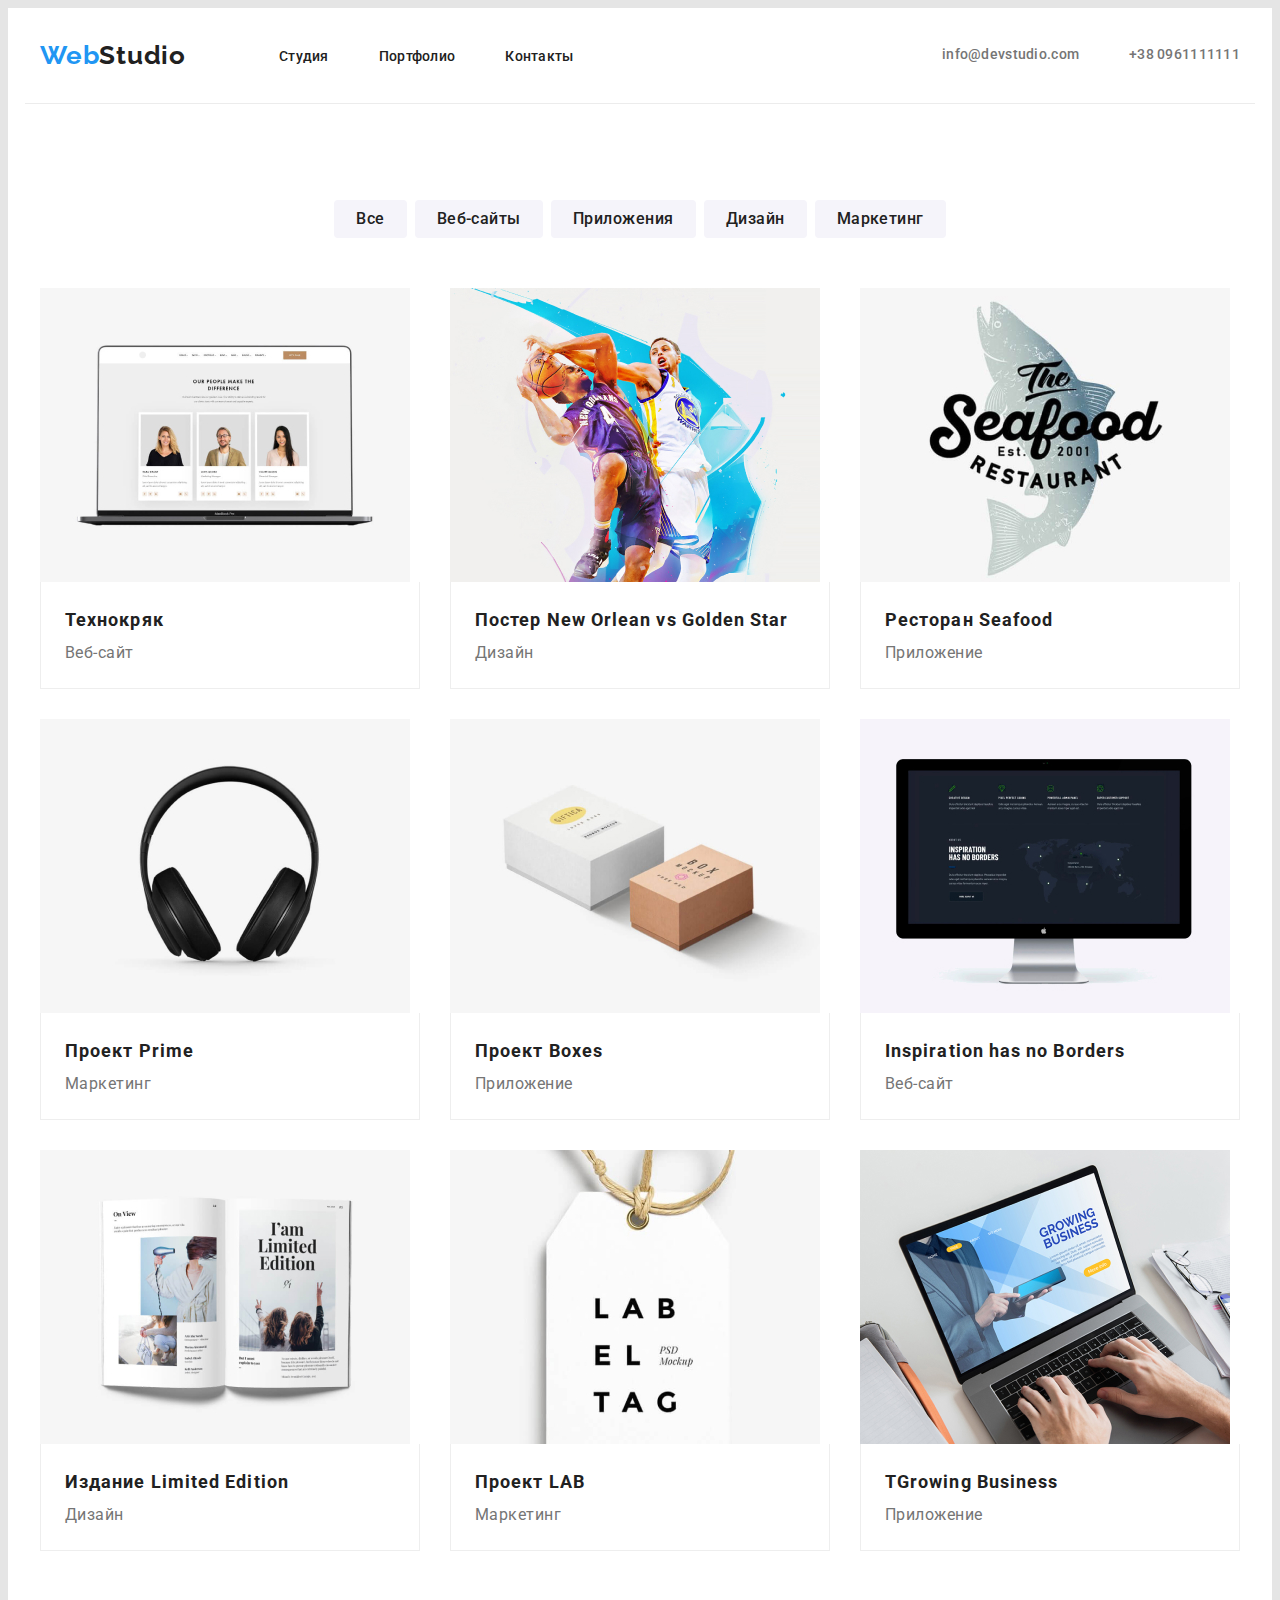
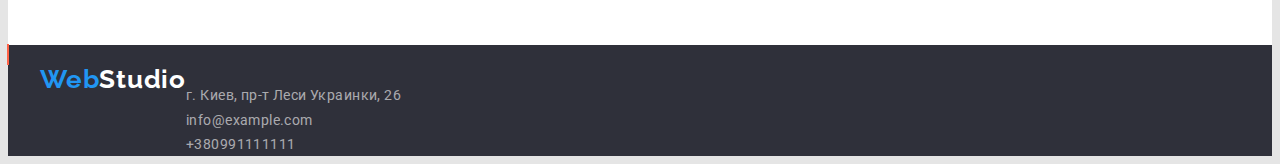
==== portfolio.html @ 7e4c2b95 "24.11" ====
<!DOCTYPE html>
<html lang="ru">
<head>
    <meta charset="UTF-8">
    <meta http-equiv="X-UA-Compatible" content="IE=edge">
    <meta name="viewport" content="width=device-width, initial-scale=1.0">
    <title>Document</title>
    <link rel="preconnect" href="https://fonts.googleapis.com">
    <link rel="preconnect" href="https://fonts.gstatic.com" crossorigin>
    <link href="https://fonts.googleapis.com/css2?family=Raleway:wght@700&family=Roboto:wght@400;500;700;900&display=swap" rel="stylesheet">
    <link rel="stylesheet" href="https://cdnjs.cloudflare.com/ajax/libs/modern-normalize/1.1.0/modern-normalize.min.css"
        integrity="sha512-wpPYUAdjBVSE4KJnH1VR1HeZfpl1ub8YT/NKx4PuQ5NmX2tKuGu6U/JRp5y+Y8XG2tV+wKQpNHVUX03MfMFn9Q=="
        crossorigin="anonymous" referrerpolicy="no-referrer" />
    <link rel="stylesheet" href="./css/styles.css">

</head>
<body>
<header class="header">
    <div class="container header-cont">
        <nav class="header-navigation">
            <a class="link header-logo" href="">Web<span class="letter">Studio</span></a>

            <ul class="list header-list">
                <li class="header-item"><a class="link header-link" href="./index.html">Студия</a></li>
                <li class="header-item"><a class="link header-link" href="./portfolio.html">Портфолио</a></li>
                <li class="header-item"><a class="link header-link" href="">Контакты</a></li>
            </ul>
        </nav>


        <ul class="list header-contact">
            <li class="header-contact-item"><a class="link header-contact-mail"
                    href="mailto:info@devstudio.com">info@devstudio.com</a></li>
            <li class="header-contact-item"><a class="link header-contact-phone " href="tel:+380961111111">+38
                    0961111111</a>
            </li>
        </ul>



    </div>
</header>
 <main> 
     <section class="section">
        <div class="container">
        
<ul class="list btn-list">
    <li class="btn-filter-item"><button class="btn-fil" type="button">Все</button></li>
    <li class="btn-filter-item"><button class="btn-fil" type="button">Веб-сайты</button></li>
    <li class="btn-filter-item"><button class="btn-fil" type="button">Приложения</button></li>
    <li class="btn-filter-item"><button class="btn-fil" type="button">Дизайн</button></li>
    <li class="btn-filter-item"><button class="btn-fil" type="button">Маркетинг</button></li>
</ul>




    
<ul class="list menu-list">
    <li class="menu-item">
        <article class="card-po">
            <div class="card-thumb-po">
                <a class="link" href=""><img src="./images/1.jpg" width="370" height="294"></a>
            
            <div class="card-content">
                <h3 class="menu-title">Технокряк</h3>
            <p class="menu-text">Веб-сайт</p>
        </div>
        </div>
        </article>
        
        </li>

        <li class="menu-item">
            <article class="card-po">
            <div class="card-thumb-po">
            <a class="link"  href=""><img src="./images/2.jpg" width="370" height="294"></a>
                <div class="card-content">
                <h3 class="menu-title">Постер New Orlean vs Golden Star</h3>
                <p class="menu-text">Дизайн</p>
                </div>
            
            </div>
            </article>
            </li>


            <li class="menu-item">
                <article class="card-po">
                    <div class="card-thumb-po">
                        <a class="link" href=""><img src="./images/3.jpg" width="370" height="294"></a>
                        <div class="card-content">
                            <h3 class="menu-title">Ресторан Seafood</h3>
                            <p class="menu-text">Приложение</p>
                        </div>
            
                    </div>
                </article>
            </li>
            
                <li class="menu-item">
                    <article class="card-po">
                        <div class="card-thumb-po">
                            <a class="link" href=""><img src="./images/4.jpg" width="370" height="294"></a>
                            <div class="card-content">
                                <h3 class="menu-title">Проект Prime</h3>
                                <p class="menu-text">Маркетинг</p>
                            </div>
                
                        </div>
                    </article>
                </li>


                <li class="menu-item">
                    <article class="card-po">
                        <div class="card-thumb-po">
                            <a class="link" href=""><img src="./images/5.jpg" width="370" height="294"></a>
                            <div class="card-content">
                                <h3 class="menu-title">Проект Boxes</h3>
                                <p class="menu-text">Приложение</p>
                            </div>
                
                        </div>
                    </article>
                </li>


<li class="menu-item">
    <article class="card-po">
        <div class="card-thumb-po">
            <a class="link" href=""><img src="./images/6.jpg" width="370" height="294"></a>
            <div class="card-content">
                <h3 class="menu-title">Inspiration has no Borders</h3>
                <p class="menu-text">Веб-сайт</p>
            </div>

        </div>
    </article>
</li>

<li class="menu-item">
<article class="card-po">
    <div class="card-thumb-po">
        <a class="link" href=""><img src="./images/7.jpg" width="370" height="294"></a>
        <div class="card-content">
            <h3 class="menu-title">Издание Limited Edition</h3>
            <p class="menu-text">Дизайн</p>
        </div>

    </div>
</article>
</li>

<li class="menu-item">
    <article class="card-po">
        <div class="card-thumb-po">
            <a class="link" href=""><img src="./images/8.jpg" width="370" height="294"></a>
            <div class="card-content">
                <h3 class="menu-title">Проект LAB</h3>
                <p class="menu-text">Маркетинг</p>
            </div>

        </div>
    </article>
</li>

    <li class="menu-item">
        <article class="card-po">
            <div class="card-thumb-po">
                <a class="link" href=""><img src="./images/9.jpg" width="370" height="294"></a>
                <div class="card-content">
                    <h3 class="menu-title">ТGrowing Business</h3>
                    <p class="menu-text">Приложение</p>
                </div>
    
            </div>
        </article>
    </li>

                        
                           


                                 
</ul>
</div>
</section>
</main>
<footer class="footer">

    <div class="container footer-cont">


        <a class="link footer-logo" href="">Web<span class="letter-f">Studio</span></a>


        <address class="footer-adress">

            <ul class="list adress-list">
                <li class="fotter-contact-item"><a class="link footer-contact-adress"
                        href="https://goo.gl/maps/qbF5qeyJRF77j8v56" target="_blank" rel="noopener noreferrer">г. Киев,
                        пр-т
                        Леси Украинки, 26</a></li>
                <li class="fotter-contact-item"><a class="link footer-contact-mail"
                        href="mailto:info@example.com">info@example.com</a></li>
                <li class="fotter-contact-item"><a class="link footer-contact-phone"
                        href="tel:+380991111111">+380991111111</a>
                </li>
            </ul>

        </address>



    </div>



</footer>

</body>

</html>
---- css/styles.css ----
:root {
  --main-title-color: #ffffff;
  --second-title-color: #212121;
  --main-text-color: #757575;
  --opacity-color: rgba(255, 255, 255, 0.6);
  --accent-color: #2196f3;
  --heder-bg-color: #ffffff;
  --bacik-bg-color: #e5e5e5;
  --second-bg-color: #2f303a;
}

p,
h1,
h2,
h3,
h4,
h5,
h6 {
  margin: 0;
}

ul {
  margin: 0;
  padding: 0;
}

img {
  display: block;
  max-width: 100%;
}

.container {
  width: 1200px;

  margin: 0 auto;
  padding-left: 15px;
  padding-right: 15px;
}

body {
  font-family: "Roboto", sans-serif;
  background-color: var(--bacik-bg-color);
}

.link {
  text-decoration: none;
}

.list {
  list-style: none;
}

.section {
  padding-top: 94px;
  padding-bottom: 94px;

  background: var(--heder-bg-color);
}

/*---------------------header-------------------------------*/
/*---------------------23-11-------------------------------*/
.header-contact-item {
  display: flex;
}

.footer::before {
  content: "";

  align-items: center;
  width: 16px;
  height: 12px;
  outline: solid 1px tomato;
  margin-right: 10px;
}
/*---------------------23-11-------------------------------*/

.header-cont {
  display: flex;
  padding-top: 32px;
  padding-bottom: 32px;
  border-bottom: 1px solid #ececec;
}

.header-list {
  display: flex;
  margin-right: 93px;
}

.header-navigation {
  display: flex;
  align-items: center;
}
.header-contact {
  display: flex;
  align-items: center;
  margin-left: auto;
}

.header-item:not(:last-child) {
  margin-right: 50px;
}

.header-contact-item:not(:last-child) {
  margin-right: 50px;
}

.header {
  background-color: var(--heder-bg-color);
  border-bottom: solid 2px var(--main-title-color);
}
.header-contact-item:not(:last-child) {
  margin-right: 50px;
}
.header-logo {
  font-family: Raleway;
  font-style: normal;
  font-weight: bold;
  font-size: 26px;
  line-height: 1.19;

  letter-spacing: 0.03em;
  color: var(--accent-color);
  margin-right: 93px;
}
.letter {
  font-family: Raleway;
  font-style: normal;
  font-weight: bold;
  font-size: 26px;
  line-height: 1.19;

  letter-spacing: 0.03em;
  color: var(--second-title-color);
}

.header-link {
  font-weight: 500;
  font-size: 14px;
  line-height: 1.14;
  letter-spacing: 0.02em;
  color: var(--second-title-color);
}
.header-link:hover {
  color: var(--accent-color);
}
.header-mail {
  font-weight: 500;
  font-size: 14px;
  line-height: 1.14;
  letter-spacing: 0.02em;

  color: var(--second-title-color);
}

.header-contact-phone {
  font-weight: 500;
  font-size: 14px;
  line-height: 1.14;
  letter-spacing: 0.02em;
  text-decoration: none;
  transition: color 0.2s linear;
  color: var(--main-text-color);
}

.header-contact-phone:hover,
.header-contact-phone:focus {
  color: var(--accent-color);
}

.header-contact-mail {
  font-weight: 500;
  font-size: 14px;
  line-height: 1.14;
  letter-spacing: 0.02em;
  text-decoration: none;
  transition: color 0.2s linear;
  color: var(--main-text-color);
}
.header-contact-mail:hover,
.header-contact-mail:focus {
  color: var(--accent-color);
}
/*---------------------filter-------------------------------*/
.btn-fil {
  font-family: inherit;
  font-style: normal;
  font-weight: 500;
  font-size: 16px;
  line-height: 1.62;
  /* identical to box height, or 162% */
  color: var(--second-title-color);
  background-color: #f5f4fa;

  text-align: center;
  letter-spacing: 0.03em;
  padding-top: 6px;
  padding-bottom: 6px;
  padding-left: 22px;
  padding-right: 22px;
  border: 0cm;
  border-radius: 4px;
}
.btn-fil:hover,
.btn-fil:active {
  color: var(--main-title-color);
  background-color: #2196f3;
}

.btn-fil {
  cursor: pointer;
}

.filter-item {
  display: flex;
  align-items: center;
}

.btn-list {
  display: flex;

  margin-left: auto;
  margin-right: auto;
  margin-bottom: 56px;

  margin-left: auto;
  margin-right: auto;
  align-items: center;
  justify-content: center;
  margin-bottom: 50px;
}

.btn-filter-item:not(:last-child) {
  margin-right: 8px;
}

.menu-list {
  display: flex;
  flex-wrap: wrap;
  padding: 0;
  margin: 0;
  list-style: none;
  margin-top: -30px;
  margin-left: -30px;
}

/*
.menu-item {
  flex-basis: calc(100% - 3 * 30px) / 9;

  margin-left: 30px;
  margin-bottom: 30px;
}
*/

.menu-list > .menu-item {
  flex-basis: calc(100% / 3 - 30px);
  margin-top: 30px;
  margin-left: 30px;
}

.card-content {
  padding-top: 20px;
  padding-right: 24px;
  padding-bottom: 20px;
  padding-left: 24px;
  border-left: solid 1px #eeeeee;
  border-right: solid 1px #eeeeee;
  border-bottom: solid 1px #eeeeee;
}
/*
.card-po {
  border: solid 1px #eeeeee;
}
*/

.menu-title {
  font-weight: bold;
  font-size: 18px;
  line-height: 2;
  /* identical to box height, or 200% */

  letter-spacing: 0.06em;

  color: var(--second-title-color);
}

.menu-text {
  font-weight: normal;
  font-size: 16px;
  line-height: 1.87;
  /* identical to box height, or 187% */

  letter-spacing: 0.03em;

  color: var(--main-text-color);
}

/*---------------------hero-------------------------------*/
/*---------------------hero 23-11-------------------------------*/
.hero-sect {
  text-align: center;
  max-width: 1600px;

  background-color: var(--second-bg-color);
  background-image: linear-gradient(
      rgba(47, 48, 58, 0.4),
      rgba(47, 48, 58, 0.4)
    ),
    url(../images/bg.jpg);

  background-repeat: no-repeat;
  background-position: center;
  block-size: cover;
  margin-left: auto;
  margin-right: auto;
  padding-top: 200px;
  padding-bottom: 200px;
}
/*---------------------hero 23-11-------------------------------*/

.hero-text {
  width: 696px;
  font-weight: 900;
  font-size: 44px;
  line-height: 1.36;

  text-align: center;
  letter-spacing: 0.06em;
  text-transform: uppercase;

  color: var(--main-title-color);
  margin-right: auto;
  margin-left: auto;
}

.btn-item:hover {
  background-color: var(--accent-color);
}

.btn {
  display: inline-block;
  font-family: inherit;
  font-weight: bold;
  font-size: 16px;
  line-height: 1.9;

  display: flex;
  align-items: center;
  text-align: center;
  letter-spacing: 0.06em;

  color: var(--main-title-color);
  background-color: var(--accent-color);
  margin-right: auto;
  margin-left: auto;
  margin-top: 30px;
  border-radius: 4px;
  box-shadow: 0px 4px 4px rgba(0, 0, 0, 0.15);
  border: 0cm;
  padding-top: 10px;
  padding-bottom: 10px;
  padding-left: 32px;
  padding-right: 32px;
}

.btn {
  cursor: pointer;
  font-family: inherit;
}

/*---------------------about-------------------------------*/
/*---------------------about 23-11-------------------------------*/
.abot-card {
  flex-grow: ;
}
.about-item {
}
/*---------------------about 23-11-------------------------------*/

.about {
  background-color: var(--heder-bg-color);
  padding-bottom: 0px;
}

.about-title {
  display: flex;
  font-weight: bold;
  font-size: 14px;
  line-height: 1.14;
  letter-spacing: 0.03em;
  text-transform: uppercase;

  color: var(--second-title-color);
  margin-bottom: 10px;
}
.about-text {
  display: flex;
  font-weight: normal;
  font-size: 14px;
  line-height: 1.71;
  /* or 171% */

  letter-spacing: 0.03em;

  color: var(--main-text-color);
}

.about-list {
  display: flex;
  justify-content: space-between;
}
.about-item:not(:last-child) {
  margin-right: 30px;
}

/*---------------------about-work-------------------------------*/

.about-work-title {
  font-weight: bold;
  font-size: 36px;
  line-height: 1.7;
  text-align: center;
  letter-spacing: 0.03em;

  color: var(--second-title-color);
  margin-bottom: 50px;
}

.about-w-list {
  display: flex;
  justify-content: space-between;
}
.about-w-item {
  display: flex;
}

/*--------------------comand-------------------------------*/
/*---------------------23-11-------------------------------*/
.social-list {
  display: flex;
  justify-content: space-between;
}
.social-item {
  width: 44px;
  height: 44px;
}

.master-so-link {
  width: 100%;
  height: 100%;

  background: rgba(255, 255, 255, 0.1);
  border-radius: 50%;
  display: flex;
  align-items: center;
}
.master-so-link:hover,
.master-so-link:focus {
  background-color: var(--accent-color);
}
.master-so-link:hover .master-so-icon,
.master-so-link:focus .master-so-icon {
  fill: var(--main-title-color);
}
.master-so-link {
  cursor: pointer;
}

.social-item:not(:last-child) {
  margin-right: 10px;
}
.master-so-icon {
  fill: #afb1b8;
}

.master-so-icon:hover,
.master-so-icon:focus {
  fill: var(--main-title-color);
}
.comand-sect {
  background-color: var(--bacik-bg-color);
}

.comand-title {
  font-weight: bold;
  font-size: 36px;
  line-height: 1.16;
  text-align: center;
  letter-spacing: 0.03em;
  margin-bottom: 50px;

  color: var(--second-title-color);
}
.comand-text {
  font-weight: 500;
  font-size: 16px;
  line-height: 1.11;
  /* identical to box height */

  text-align: center;
  letter-spacing: 0.03em;

  color: var(--second-title-color);
}

.comand-pre-text {
  font-weight: normal;
  font-size: 16px;
  line-height: 1.11;
  /* identical to box height */

  text-align: center;
  letter-spacing: 0.03em;

  color: var(--main-text-color);
  margin-top: 10px;
  margin-bottom: 16px;
}

.comand-list {
  display: flex;
  justify-content: space-between;
}
.comand-item {
  display: flex;
}

.comand-item:not(:last-child) {
  margin-right: 30px;
}
.card-content-comand {
  /*padding: 30px 60px 30px 60px;*/
  padding-left: 32px;
  padding-right: 32px;
  padding-bottom: 30px;
  padding-top: 30px;
  border-bottom-right-radius: 4px;
  border-bottom-left-radius: 4px;

  background-color: var(--heder-bg-color);
}

.card {
  border-bottom-right-radius: 4px;
  border-bottom-left-radius: 4px;
  box-shadow: 0px 1px 3px rgba(0, 0, 0, 0.12), 0px 1px 1px rgba(0, 0, 0, 0.14),
    0px 2px 1px rgba(0, 0, 0, 0.2);
  border-radius: 0px 0px 4px 4px;
}

/*---------------------klient-------------------------------*/

/*
.social-list {
  display: flex;
  justify-content: space-between;
}
.social-item {
  width: 44px;
  height: 44px;
}

.master-so-link {
  width: 100%;
  height: 100%;

  background: rgba(255, 255, 255, 0.1);
  border-radius: 50%;
  display: flex;
  align-items: center;
}
.master-so-link:hover,
.master-so-link:focus {
  background-color: var(--accent-color);
}
.master-so-link:hover .master-so-icon,
.master-so-link:focus .master-so-icon {
  fill: var(--main-title-color);
}
.master-so-link {
  cursor: pointer;
}*/

.kl-text {
  font-weight: bold;
  font-size: 36px;
  line-height: 1.16;

  letter-spacing: 0.03em;

  color: var(--second-title-color);

  text-align: center;
  margin-left: auto;
  margin-right: auto;
  margin-bottom: 50px;
}
.kl-list {
  display: flex;
  justify-content: space-between;
}
.kl-item {
  width: 170px;
  height: 92px;
}
.kl-link {
  width: 100%;
  height: 100%;
  display: flex;
  align-items: center;
  background-color: var(--heder-bg-color);

  border: 1px solid #afb1b8;
  box-sizing: border-box;
  border-radius: 4px;
}
.kl-so-icon {
  fill: #afb1b8;
}
.kl-link:hover,
.kl-link:focus {
  border-color: var(--accent-color);
}

.kl-link:hover .kl-so-icon,
.kl-link:focus .kl-so-icon {
  fill: var(--accent-color);
}

.kl-item {
  cursor: pointer;
}

/*---------------------klient-------------------------------*/

/*---------------------footer 23-11-------------------------------*/

.f-social-list {
  display: flex;
  align-items: center;
}

.f-social-item {
  width: 44px;
  height: 44px;
}

.f-master-so-link {
  width: 100%;
  height: 100%;
  background: rgba(255, 255, 255, 0.1);
  border-radius: 50%;
  display: flex;
  align-items: center;
}
.f-master-so-icon {
  fill: var(--main-title-color);
}

.f-master-so-link:hover,
.f-master-so-link:focus {
  background-color: var(--accent-color);
}

.f-social-item:not(:last-child) {
  margin-right: 10px;
}
.footer-cont {
  display: flex;
}
.footer-l {
  margin-top: 60px;
  margin-bottom: 60px;
}
.footer-r {
  margin-left: 70px;
  margin-top: 72px;
  margin-bottom: 100px;
}
.pris {
  font-weight: bold;
  font-size: 14px;
  line-height: 16px;
  letter-spacing: 0.03em;
  text-transform: uppercase;

  color: #ffffff;
  margin-bottom: 20px;
}

.f-social-item:hover,
.f-social-item:focus {
  color: var(--accent-color);
}
.f-social-item {
  cursor: pointer;
}

/*---------------------footer 23-11-------------------------------*/

.footer {
  background-color: var(--second-bg-color);
}
.adress-list {
  margin-top: 20px;
}

.footer-contact-adress {
  font-family: Roboto;
  font-style: normal;
  font-weight: normal;
  font-size: 14px;
  line-height: 1.71;

  letter-spacing: 0.03em;

  color: rgba(255, 255, 255, 0.6);
  margin-bottom: 9px;
}

.footer-contact-mail {
  font-family: Roboto;
  font-style: normal;
  font-weight: normal;
  font-size: 14px;
  line-height: 24px;

  letter-spacing: 0.03em;

  color: rgba(255, 255, 255, 0.6);
  margin-bottom: 9px;
}
.footer-contact-phone {
  font-family: Roboto;
  font-style: normal;
  font-weight: normal;
  font-size: 14px;
  line-height: 24px;

  letter-spacing: 0.03em;

  color: rgba(255, 255, 255, 0.6);
}

.footer-contact-mail:hover,
.footer-contact-mail:focus {
  color: var(--main-title-color);
}
.footer-contact-phone:hover,
.footer-contact-phone:focus {
  color: var(--main-title-color);
}
.footer-contact-adress:hover,
.footer-contact-adress:focus {
  color: var(--main-title-color);
}

.letter-f {
  font-family: Raleway;
  font-style: normal;
  font-weight: bold;
  font-size: 26px;
  line-height: 1.19;

  letter-spacing: 0.03em;
  color: var(--main-title-color);
}
.footer-logo {
  font-family: Raleway;
  font-style: normal;
  font-weight: bold;
  font-size: 26px;
  line-height: 31px;
  /* identical to box height */

  letter-spacing: 0.03em;

  color: #2196f3;
}

.footer-logo-con {
  margin-bottom: 20px;
}
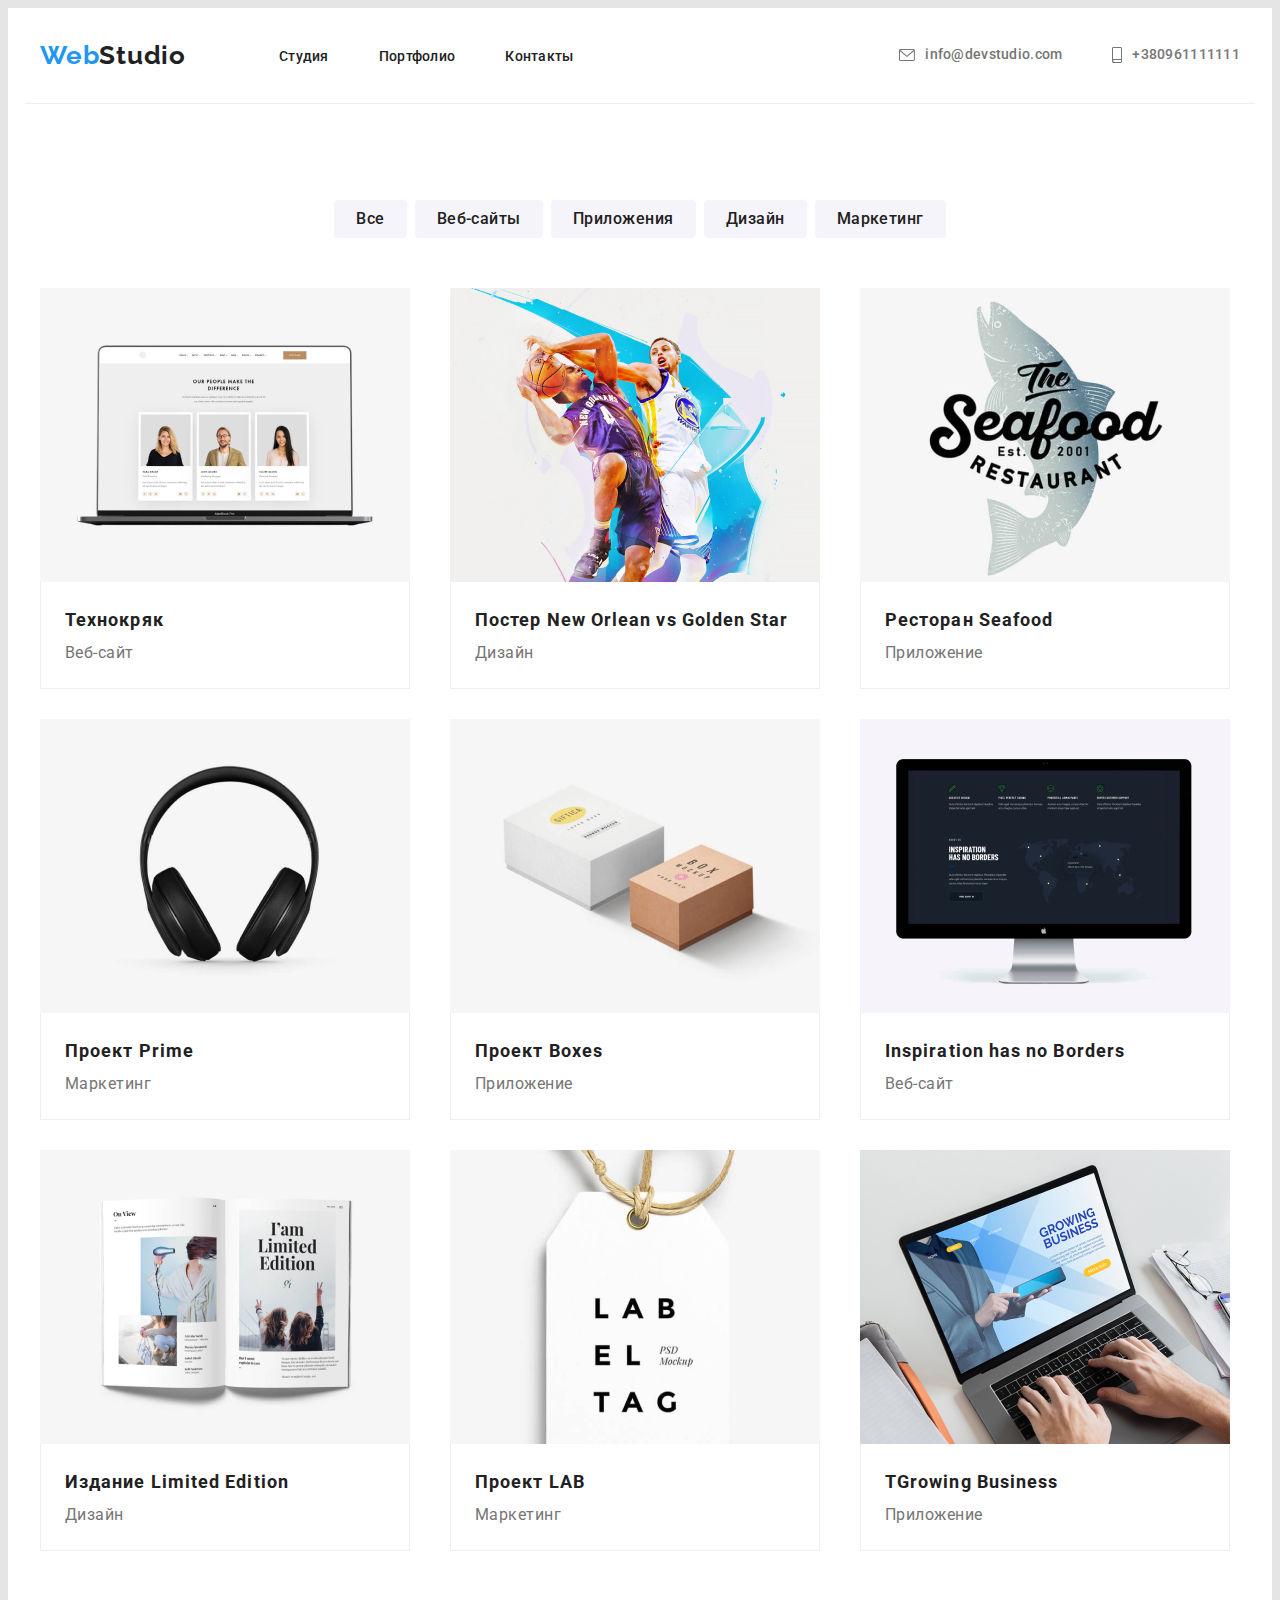
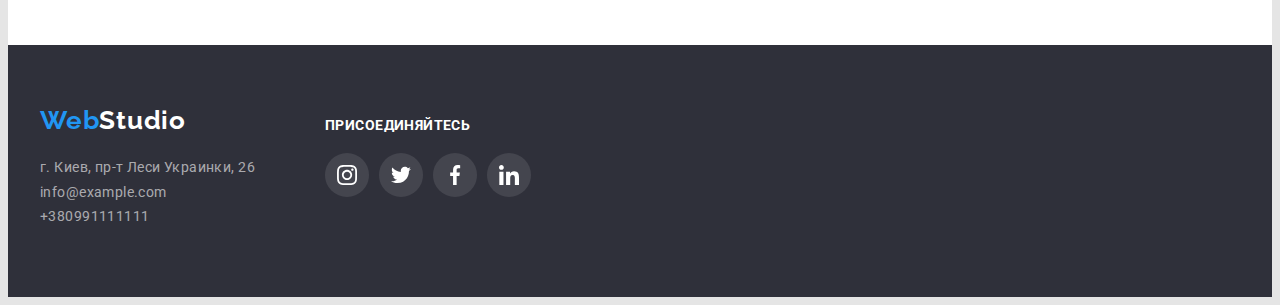
==== commit 6e0893fb: "25.11" ====
--- a/portfolio.html
+++ b/portfolio.html
@@ -29,10 +29,22 @@
 
 
         <ul class="list header-contact">
-            <li class="header-contact-item"><a class="link header-contact-mail"
-                    href="mailto:info@devstudio.com">info@devstudio.com</a></li>
-            <li class="header-contact-item"><a class="link header-contact-phone " href="tel:+380961111111">+38
-                    0961111111</a>
+            <li class="header-contact-item"><a class="link header-contact-mail" href="mailto:info@devstudio.com">
+                    <svg class="contact-icon" width="16" height="12">
+                        <use href="./images/icons.svg#icon-envelope">
+                    </svg>
+
+
+                    info@devstudio.com</a></li>
+
+
+
+            <li class="header-contact-item"><a class="link header-contact-phone " href="tel:+380961111111">
+
+                    <svg class="contact-icon" width="10" height="16">
+                        <use href="./images/icons.svg#icon-phone">
+                    </svg>
+                    +380961111111</a>
             </li>
         </ul>
 
@@ -57,10 +69,12 @@
 
     
 <ul class="list menu-list">
-    <li class="menu-item">
+    <li class="menu-item"> 
+        <a class="card-link link" href="">
+
         <article class="card-po">
             <div class="card-thumb-po">
-                <a class="link" href=""><img src="./images/1.jpg" width="370" height="294"></a>
+                <img src="./images/1.jpg" width="370" height="294">
             
             <div class="card-content">
                 <h3 class="menu-title">Технокряк</h3>
@@ -68,13 +82,17 @@
         </div>
         </div>
         </article>
-        
-        </li>
+    </a>
+        
+        
+        
+    </li>
 
         <li class="menu-item">
+            <a class="card-link link" href="">
             <article class="card-po">
             <div class="card-thumb-po">
-            <a class="link"  href=""><img src="./images/2.jpg" width="370" height="294"></a>
+            <img src="./images/2.jpg" width="370" height="294">
                 <div class="card-content">
                 <h3 class="menu-title">Постер New Orlean vs Golden Star</h3>
                 <p class="menu-text">Дизайн</p>
@@ -82,13 +100,15 @@
             
             </div>
             </article>
+            </a>
             </li>
 
 
             <li class="menu-item">
+                <a class="card-link link" href="">
                 <article class="card-po">
                     <div class="card-thumb-po">
-                        <a class="link" href=""><img src="./images/3.jpg" width="370" height="294"></a>
+                         <img src="./images/3.jpg" width="370" height="294">
                         <div class="card-content">
                             <h3 class="menu-title">Ресторан Seafood</h3>
                             <p class="menu-text">Приложение</p>
@@ -96,12 +116,15 @@
             
                     </div>
                 </article>
+                </a>
+                
             </li>
             
                 <li class="menu-item">
+                    <a class="card-link link" href="">
                     <article class="card-po">
                         <div class="card-thumb-po">
-                            <a class="link" href=""><img src="./images/4.jpg" width="370" height="294"></a>
+                           <img src="./images/4.jpg" width="370" height="294">
                             <div class="card-content">
                                 <h3 class="menu-title">Проект Prime</h3>
                                 <p class="menu-text">Маркетинг</p>
@@ -109,13 +132,15 @@
                 
                         </div>
                     </article>
+                    </a>
                 </li>
 
 
                 <li class="menu-item">
+                    <a class="card-link link" href="">
                     <article class="card-po">
                         <div class="card-thumb-po">
-                            <a class="link" href=""><img src="./images/5.jpg" width="370" height="294"></a>
+                            <img src="./images/5.jpg" width="370" height="294">
                             <div class="card-content">
                                 <h3 class="menu-title">Проект Boxes</h3>
                                 <p class="menu-text">Приложение</p>
@@ -123,13 +148,15 @@
                 
                         </div>
                     </article>
+                    </a>
                 </li>
 
 
 <li class="menu-item">
+    <a class="card-link link" href="">
     <article class="card-po">
         <div class="card-thumb-po">
-            <a class="link" href=""><img src="./images/6.jpg" width="370" height="294"></a>
+           <img src="./images/6.jpg" width="370" height="294">
             <div class="card-content">
                 <h3 class="menu-title">Inspiration has no Borders</h3>
                 <p class="menu-text">Веб-сайт</p>
@@ -137,12 +164,14 @@
 
         </div>
     </article>
+    </a>
 </li>
 
 <li class="menu-item">
+    <a class="card-link link" href="">
 <article class="card-po">
     <div class="card-thumb-po">
-        <a class="link" href=""><img src="./images/7.jpg" width="370" height="294"></a>
+       <img src="./images/7.jpg" width="370" height="294">
         <div class="card-content">
             <h3 class="menu-title">Издание Limited Edition</h3>
             <p class="menu-text">Дизайн</p>
@@ -150,12 +179,14 @@
 
     </div>
 </article>
+</a>
 </li>
 
 <li class="menu-item">
+    <a class="card-link link" href="">
     <article class="card-po">
         <div class="card-thumb-po">
-            <a class="link" href=""><img src="./images/8.jpg" width="370" height="294"></a>
+            <img src="./images/8.jpg" width="370" height="294">
             <div class="card-content">
                 <h3 class="menu-title">Проект LAB</h3>
                 <p class="menu-text">Маркетинг</p>
@@ -163,12 +194,14 @@
 
         </div>
     </article>
+    </a>
 </li>
 
     <li class="menu-item">
+        <a class="card-link link" href="">
         <article class="card-po">
             <div class="card-thumb-po">
-                <a class="link" href=""><img src="./images/9.jpg" width="370" height="294"></a>
+              <img src="./images/9.jpg" width="370" height="294">
                 <div class="card-content">
                     <h3 class="menu-title">ТGrowing Business</h3>
                     <p class="menu-text">Приложение</p>
@@ -176,6 +209,7 @@
     
             </div>
         </article>
+        </a>
     </li>
 
                         
@@ -191,27 +225,65 @@
 
     <div class="container footer-cont">
 
-
-        <a class="link footer-logo" href="">Web<span class="letter-f">Studio</span></a>
-
-
-        <address class="footer-adress">
-
-            <ul class="list adress-list">
-                <li class="fotter-contact-item"><a class="link footer-contact-adress"
-                        href="https://goo.gl/maps/qbF5qeyJRF77j8v56" target="_blank" rel="noopener noreferrer">г. Киев,
-                        пр-т
-                        Леси Украинки, 26</a></li>
-                <li class="fotter-contact-item"><a class="link footer-contact-mail"
-                        href="mailto:info@example.com">info@example.com</a></li>
-                <li class="fotter-contact-item"><a class="link footer-contact-phone"
-                        href="tel:+380991111111">+380991111111</a>
+        <div class="footer-l">
+            <a class="link footer-logo" href="">Web<span class="letter-f">Studio</span></a>
+
+
+            <address class="footer-adress">
+
+                <ul class="list adress-list">
+                    <li class="fotter-contact-item"><a class="link footer-contact-adress"
+                            href="https://goo.gl/maps/qbF5qeyJRF77j8v56" target="_blank" rel="noopener noreferrer">г.
+                            Киев, пр-т
+                            Леси Украинки, 26</a></li>
+                    <li class="fotter-contact-item"><a class="link footer-contact-mail"
+                            href="mailto:info@example.com">info@example.com</a></li>
+                    <li class="fotter-contact-item"><a class="link footer-contact-phone"
+                            href="tel:+380991111111">+380991111111</a>
+                    </li>
+                </ul>
+
+
+            </address>
+        </div>
+
+        <div class="footer-r">
+            <h3 class="pris">присоединяйтесь</h3>
+            <ul class="f-social-list list">
+                <li class="f-social-item">
+                    <a href="" class="f-master-so-link">
+                        <svg class="f-master-so-icon" widht="20" height="20">
+
+                            <use href="./images/icons.svg#icon-insta"></use>
+                        </svg>
+                    </a>
+                </li>
+                <li class="f-social-item">
+                    <a href="" class="f-master-so-link">
+                        <svg class="f-master-so-icon" widht="20" height="20">
+
+                            <use href="./images/icons.svg#icon-twit"></use>
+                        </svg>
+                    </a>
+                </li>
+                <li class="f-social-item">
+                    <a href="" class="f-master-so-link">
+                        <svg class="f-master-so-icon" widht="20" height="20">
+
+                            <use href="./images/icons.svg#icon-fb"></use>
+                        </svg>
+                    </a>
+                </li>
+                <li class="f-social-item">
+                    <a href="" class="f-master-so-link">
+                        <svg class="f-master-so-icon" widht="20" height="20">
+
+                            <use href="./images/icons.svg#icon-link"></use>
+                        </svg>
+                    </a>
                 </li>
             </ul>
-
-        </address>
-
-
+        </div>
 
     </div>
 
--- a/css/styles.css
+++ b/css/styles.css
@@ -58,21 +58,21 @@
 }
 
 /*---------------------header-------------------------------*/
-/*---------------------23-11-------------------------------*/
+
+.contact-icon {
+  fill: var(--main-text-color);
+}
+.contact-icon:hover,
+.contact-icon:focus {
+  fill: var(--accent-color);
+}
 .header-contact-item {
   display: flex;
 }
 
-.footer::before {
-  content: "";
-
-  align-items: center;
-  width: 16px;
-  height: 12px;
-  outline: solid 1px tomato;
+.contact-icon {
   margin-right: 10px;
 }
-/*---------------------23-11-------------------------------*/
 
 .header-cont {
   display: flex;
@@ -84,6 +84,7 @@
 .header-list {
   display: flex;
   margin-right: 93px;
+  display: flex;
 }
 
 .header-navigation {
@@ -94,6 +95,7 @@
   display: flex;
   align-items: center;
   margin-left: auto;
+  margin-right: 0;
 }
 
 .header-item:not(:last-child) {
@@ -101,7 +103,7 @@
 }
 
 .header-contact-item:not(:last-child) {
-  margin-right: 50px;
+  margin-right: 30px;
 }
 
 .header {
@@ -142,14 +144,6 @@
 }
 .header-link:hover {
   color: var(--accent-color);
-}
-.header-mail {
-  font-weight: 500;
-  font-size: 14px;
-  line-height: 1.14;
-  letter-spacing: 0.02em;
-
-  color: var(--second-title-color);
 }
 
 .header-contact-phone {
@@ -160,6 +154,8 @@
   text-decoration: none;
   transition: color 0.2s linear;
   color: var(--main-text-color);
+  display: flex;
+  align-items: center;
 }
 
 .header-contact-phone:hover,
@@ -175,11 +171,15 @@
   text-decoration: none;
   transition: color 0.2s linear;
   color: var(--main-text-color);
-}
+  display: flex;
+  align-items: center;
+}
+
 .header-contact-mail:hover,
 .header-contact-mail:focus {
   color: var(--accent-color);
 }
+
 /*---------------------filter-------------------------------*/
 .btn-fil {
   font-family: inherit;
@@ -204,6 +204,8 @@
 .btn-fil:active {
   color: var(--main-title-color);
   background-color: #2196f3;
+  box-shadow: 0px 1px 1px rgba(0, 0, 0, 0.12), 0px 4px 4px rgba(0, 0, 0, 0.06),
+    1px 4px 6px rgba(0, 0, 0, 0.16);
 }
 
 .btn-fil {
@@ -243,19 +245,14 @@
   margin-left: -30px;
 }
 
-/*
-.menu-item {
-  flex-basis: calc(100% - 3 * 30px) / 9;
-
-  margin-left: 30px;
-  margin-bottom: 30px;
-}
-*/
-
 .menu-list > .menu-item {
   flex-basis: calc(100% / 3 - 30px);
   margin-top: 30px;
   margin-left: 30px;
+}
+
+.card-po {
+  display: flex;
 }
 
 .card-content {
@@ -267,11 +264,6 @@
   border-right: solid 1px #eeeeee;
   border-bottom: solid 1px #eeeeee;
 }
-/*
-.card-po {
-  border: solid 1px #eeeeee;
-}
-*/
 
 .menu-title {
   font-weight: bold;
@@ -293,6 +285,20 @@
   letter-spacing: 0.03em;
 
   color: var(--main-text-color);
+}
+
+.card-link {
+  cursor: pointer;
+}
+
+.card-link {
+  display: block;
+}
+
+.card-link:hover,
+.card-link:focus {
+  box-shadow: 0px 1px 1px rgba(0, 0, 0, 0.12), 0px 4px 4px rgba(0, 0, 0, 0.06),
+    1px 4px 6px rgba(0, 0, 0, 0.16);
 }
 
 /*---------------------hero-------------------------------*/
@@ -369,13 +375,16 @@
 }
 
 /*---------------------about-------------------------------*/
-/*---------------------about 23-11-------------------------------*/
-.abot-card {
-  flex-grow: ;
-}
-.about-item {
-}
-/*---------------------about 23-11-------------------------------*/
+.about-card {
+  width: 270px;
+  height: 120px;
+
+  background: #f5f4fa;
+  border-radius: 4px;
+  margin-bottom: 30px;
+  display: flex;
+  align-items: center;
+}
 
 .about {
   background-color: var(--heder-bg-color);
@@ -550,37 +559,6 @@
 
 /*---------------------klient-------------------------------*/
 
-/*
-.social-list {
-  display: flex;
-  justify-content: space-between;
-}
-.social-item {
-  width: 44px;
-  height: 44px;
-}
-
-.master-so-link {
-  width: 100%;
-  height: 100%;
-
-  background: rgba(255, 255, 255, 0.1);
-  border-radius: 50%;
-  display: flex;
-  align-items: center;
-}
-.master-so-link:hover,
-.master-so-link:focus {
-  background-color: var(--accent-color);
-}
-.master-so-link:hover .master-so-icon,
-.master-so-link:focus .master-so-icon {
-  fill: var(--main-title-color);
-}
-.master-so-link {
-  cursor: pointer;
-}*/
-
 .kl-text {
   font-weight: bold;
   font-size: 36px;
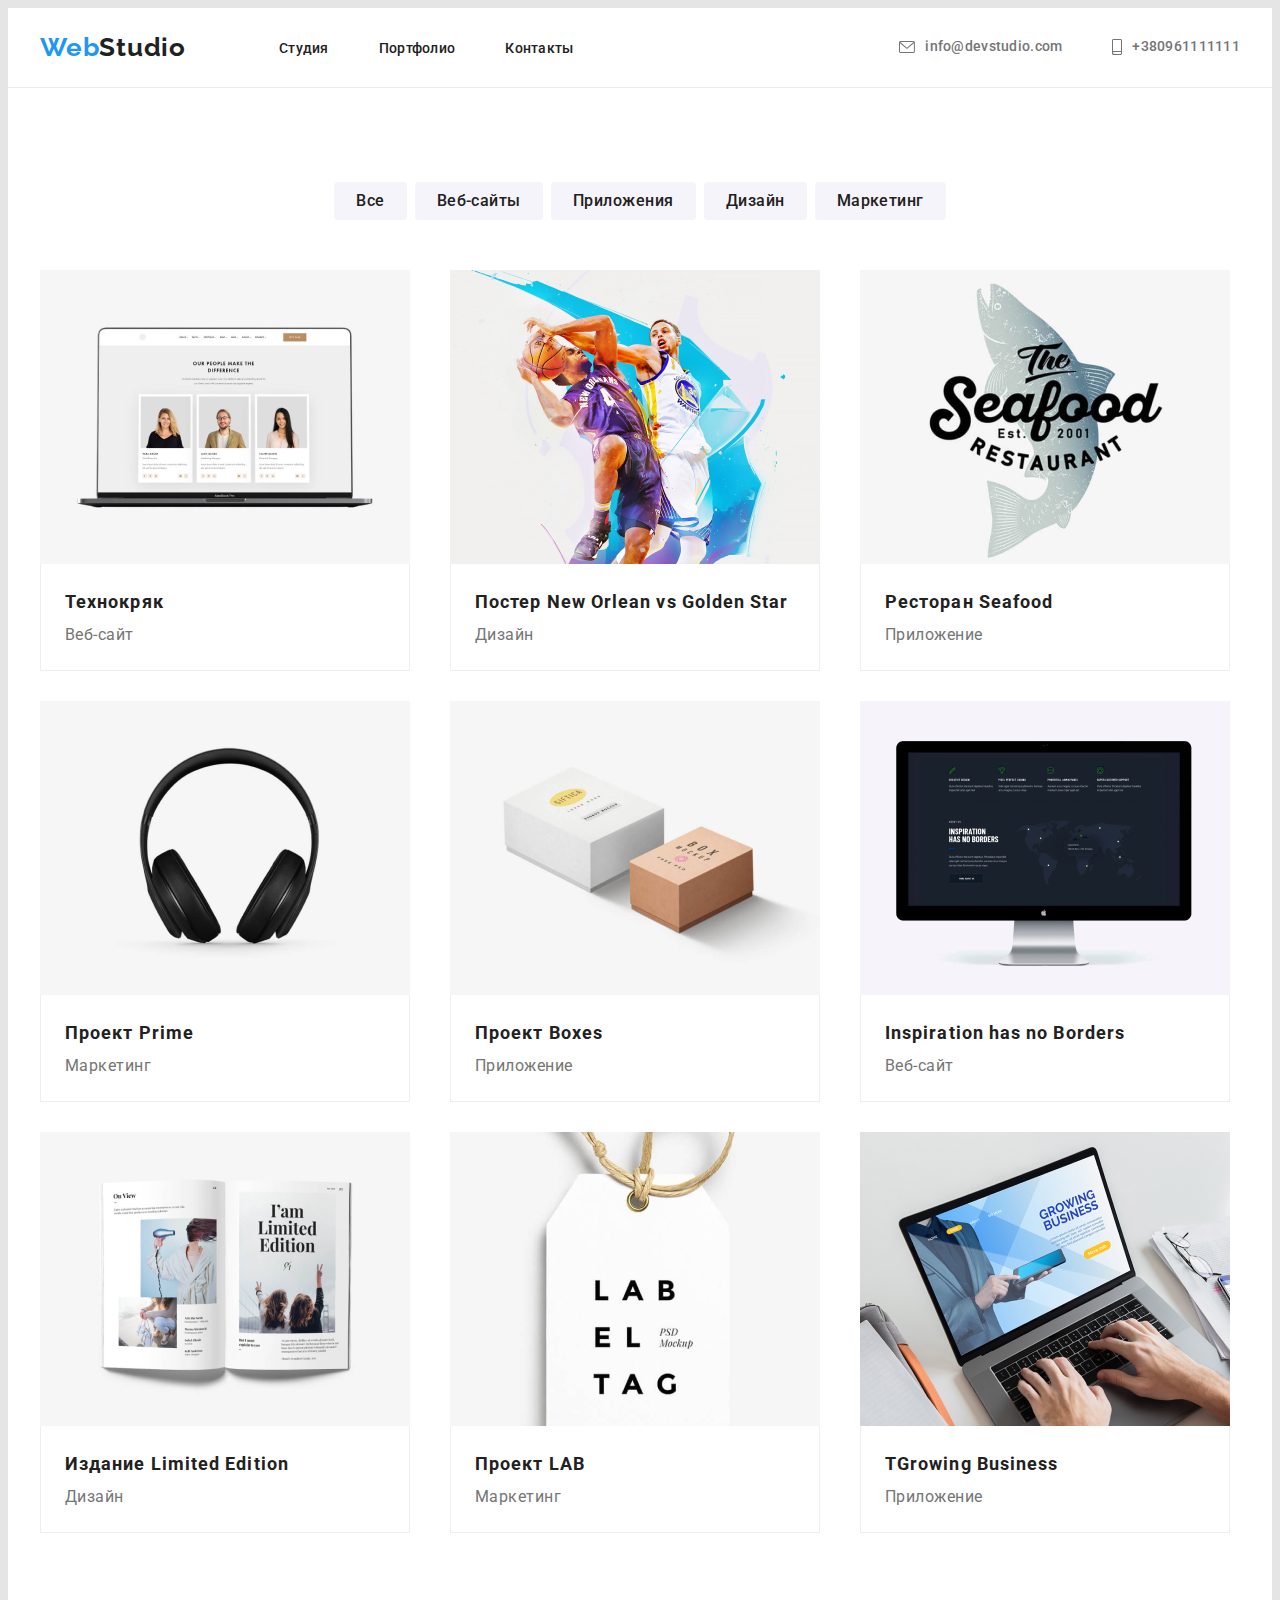
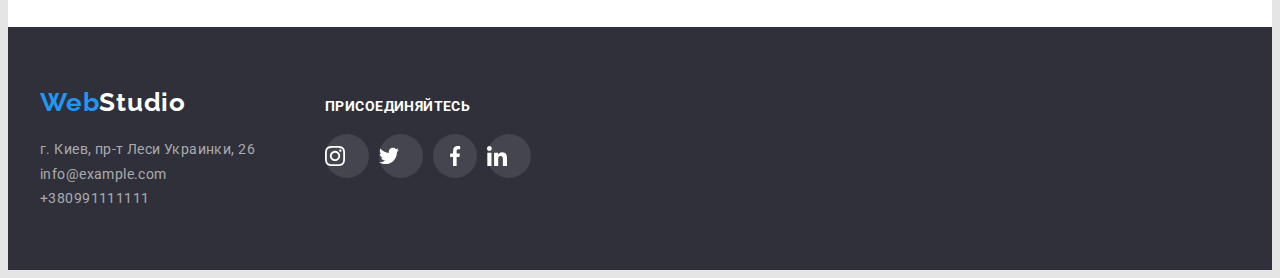
==== commit 6dd23ead: "commit" ====
--- a/portfolio.html
+++ b/portfolio.html
@@ -252,7 +252,7 @@
             <ul class="f-social-list list">
                 <li class="f-social-item">
                     <a href="" class="f-master-so-link">
-                        <svg class="f-master-so-icon" widht="20" height="20">
+                        <svg class="f-master-so-icon" width="20" height="20">
 
                             <use href="./images/icons.svg#icon-insta"></use>
                         </svg>
@@ -260,7 +260,7 @@
                 </li>
                 <li class="f-social-item">
                     <a href="" class="f-master-so-link">
-                        <svg class="f-master-so-icon" widht="20" height="20">
+                        <svg class="f-master-so-icon" width="20" height="20">
 
                             <use href="./images/icons.svg#icon-twit"></use>
                         </svg>
@@ -268,7 +268,7 @@
                 </li>
                 <li class="f-social-item">
                     <a href="" class="f-master-so-link">
-                        <svg class="f-master-so-icon" widht="20" height="20">
+                        <svg class="f-master-so-icon" wwidth="20" height="20">
 
                             <use href="./images/icons.svg#icon-fb"></use>
                         </svg>
@@ -276,7 +276,7 @@
                 </li>
                 <li class="f-social-item">
                     <a href="" class="f-master-so-link">
-                        <svg class="f-master-so-icon" widht="20" height="20">
+                        <svg class="f-master-so-icon" width="20" height="20">
 
                             <use href="./images/icons.svg#icon-link"></use>
                         </svg>
--- a/css/styles.css
+++ b/css/styles.css
@@ -7,6 +7,7 @@
   --heder-bg-color: #ffffff;
   --bacik-bg-color: #e5e5e5;
   --second-bg-color: #2f303a;
+  --tomato-outline: tomato;
 }
 
 p,
@@ -66,6 +67,7 @@
 .contact-icon:focus {
   fill: var(--accent-color);
 }
+
 .header-contact-item {
   display: flex;
 }
@@ -76,9 +78,8 @@
 
 .header-cont {
   display: flex;
-  padding-top: 32px;
-  padding-bottom: 32px;
-  border-bottom: 1px solid #ececec;
+  padding-top: 24px;
+  padding-bottom: 24px;
 }
 
 .header-list {
@@ -109,7 +110,9 @@
 .header {
   background-color: var(--heder-bg-color);
   border-bottom: solid 2px var(--main-title-color);
-}
+  border-bottom: 1px solid #ececec;
+}
+
 .header-contact-item:not(:last-child) {
   margin-right: 50px;
 }
@@ -645,6 +648,7 @@
 }
 .footer-cont {
   display: flex;
+  align-items: baseline;
 }
 .footer-l {
   margin-top: 60px;
@@ -652,8 +656,6 @@
 }
 .footer-r {
   margin-left: 70px;
-  margin-top: 72px;
-  margin-bottom: 100px;
 }
 .pris {
   font-weight: bold;
